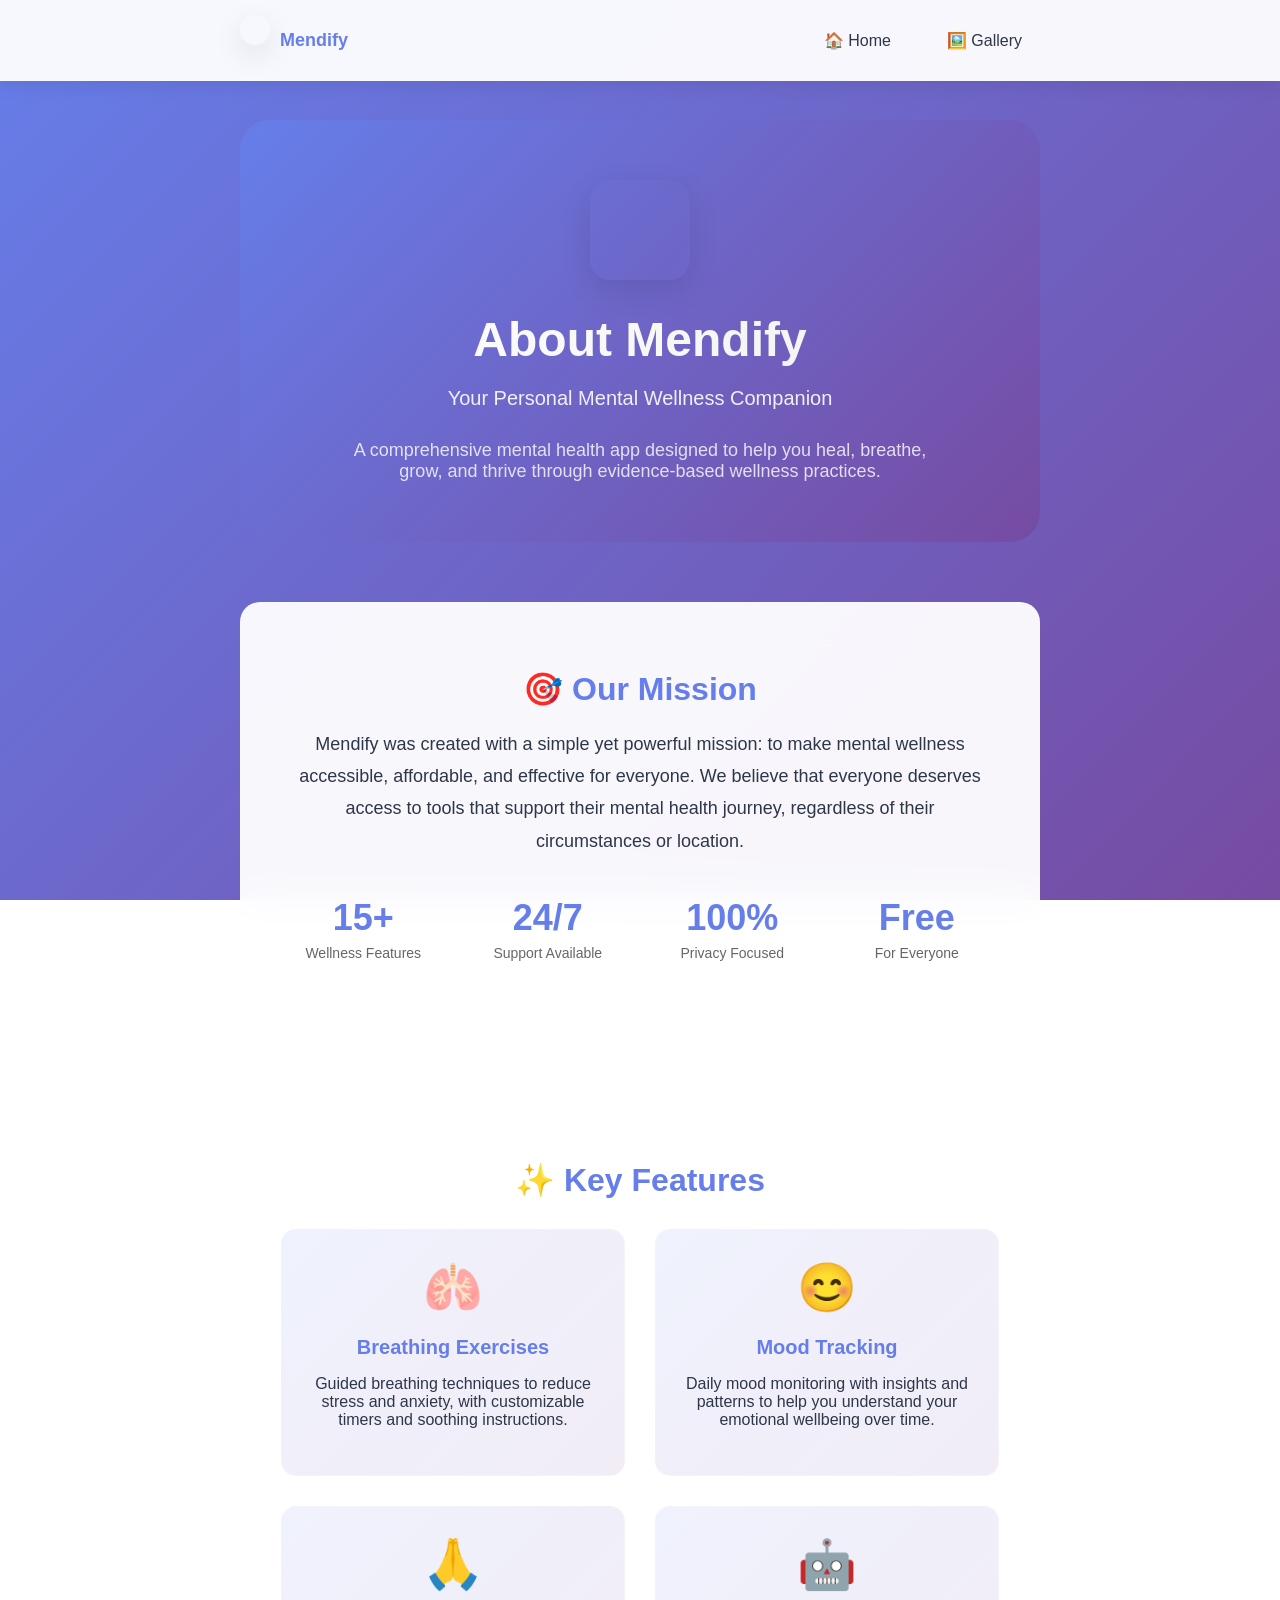
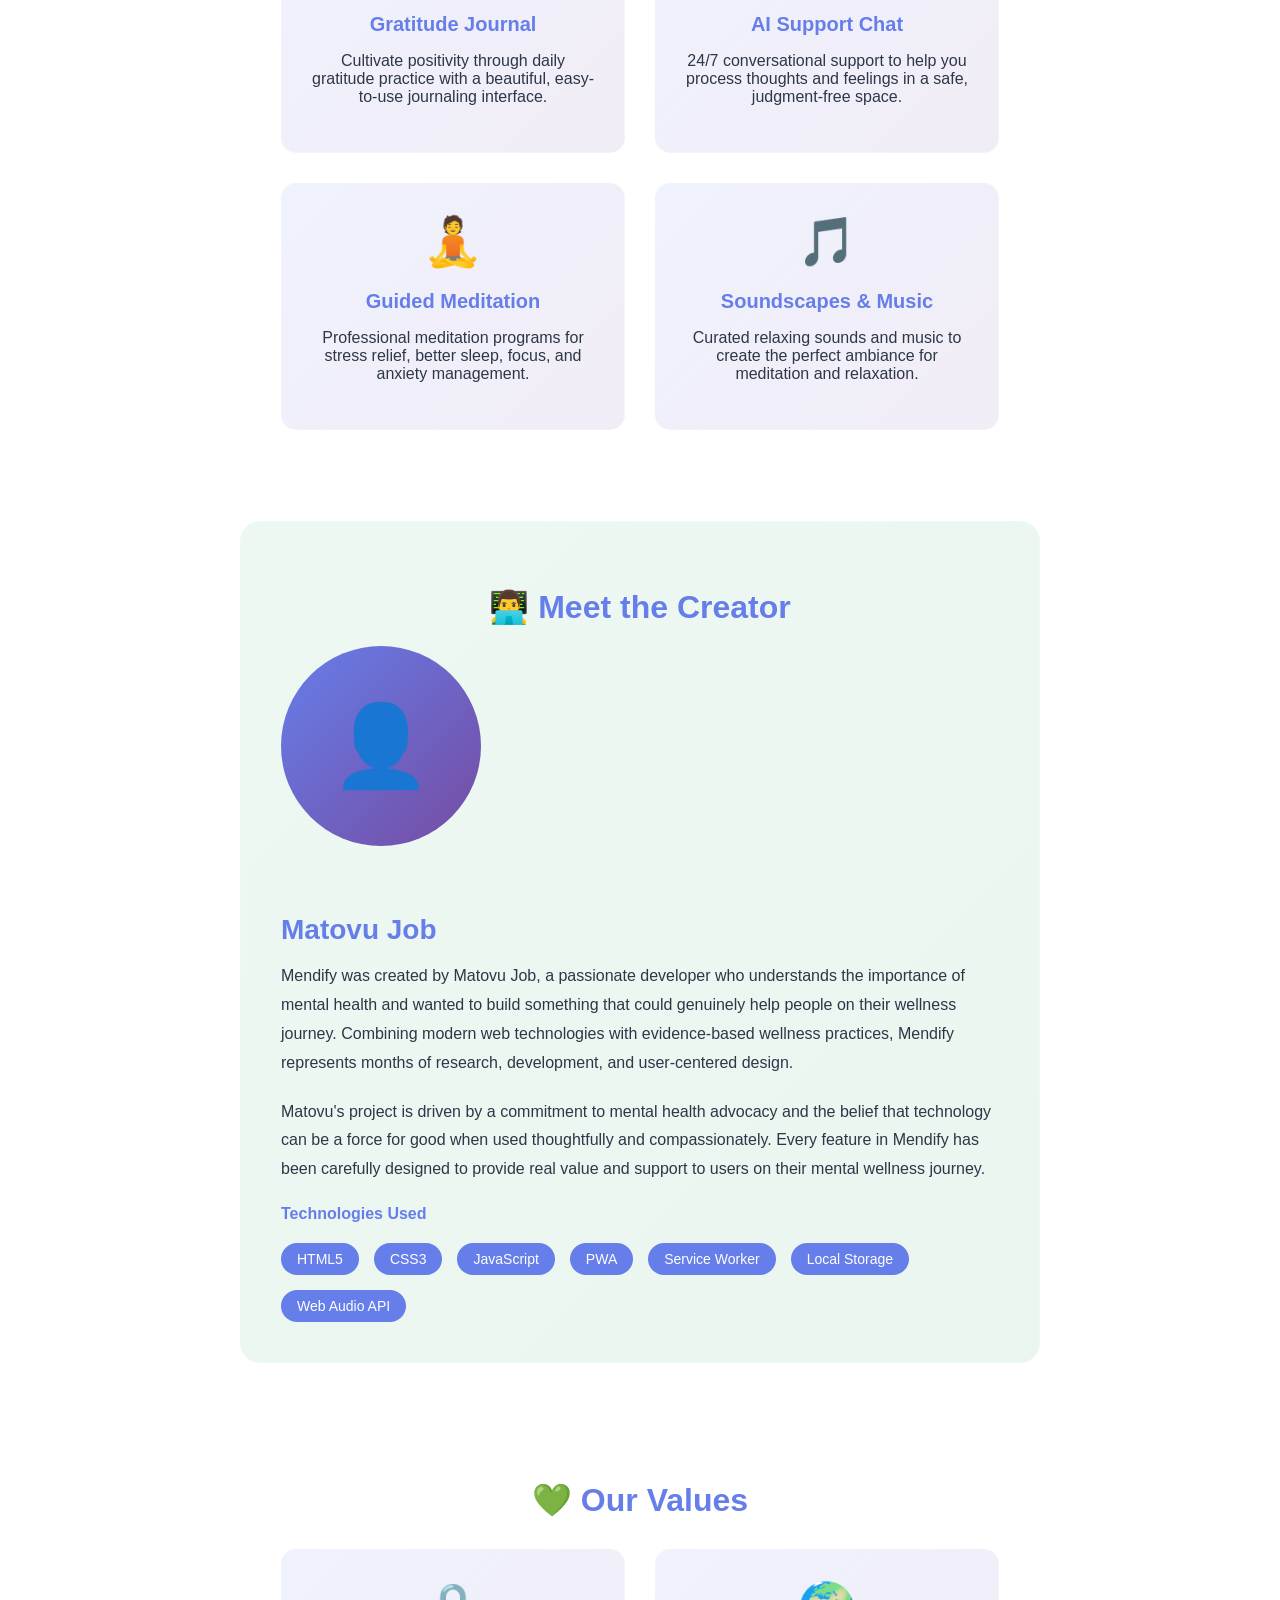
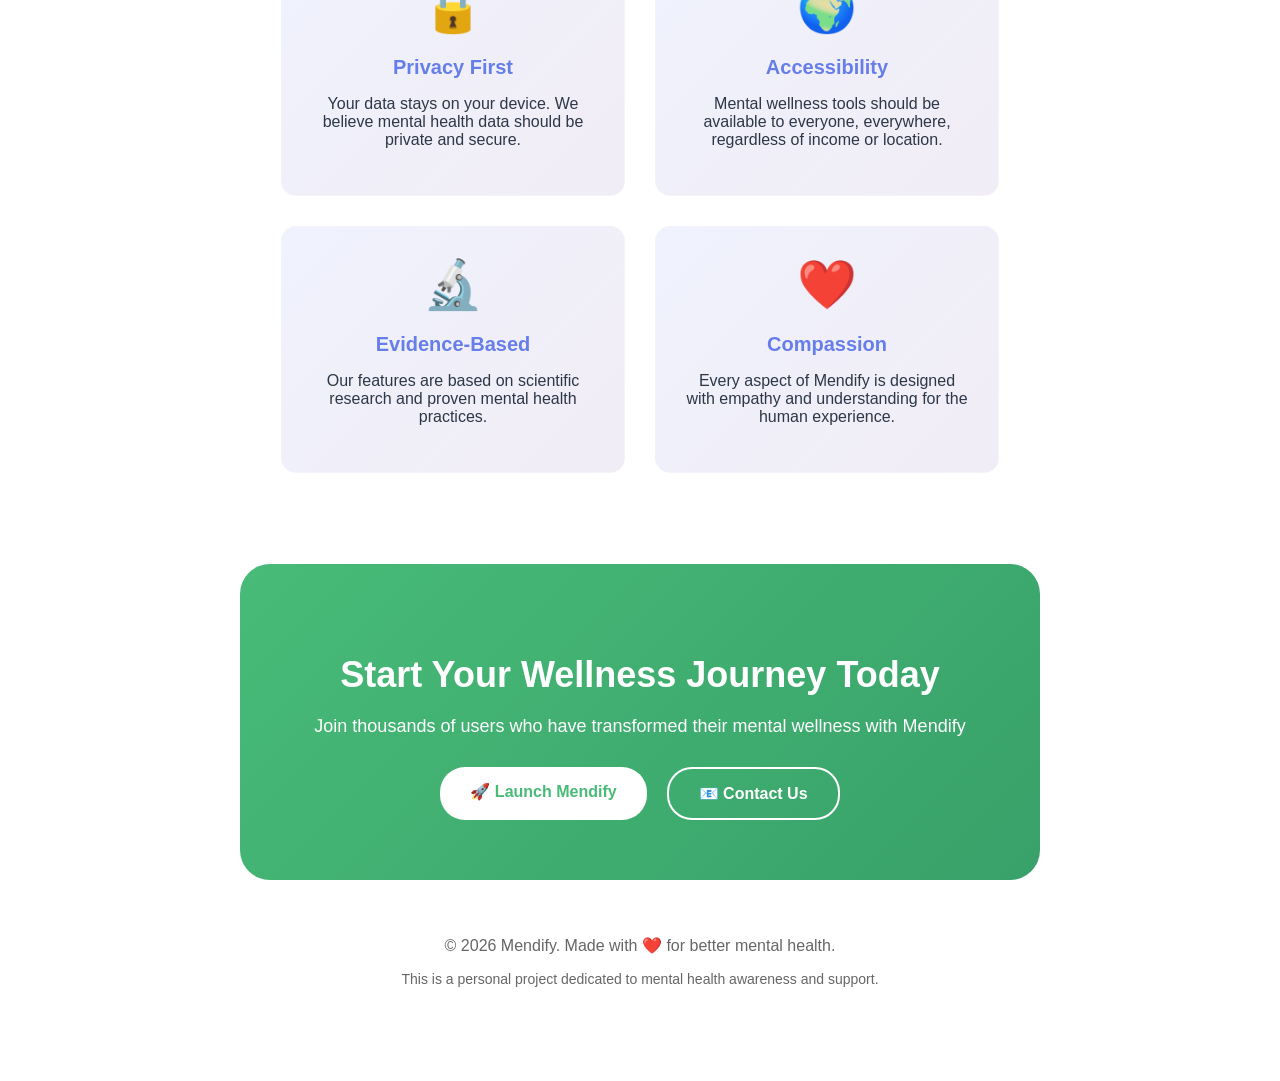
==== about.html @ 552f31db "Initial commit via Netlify" ====
<!DOCTYPE html>
<html lang="en">
<head>
    <meta charset="UTF-8">
    <meta name="viewport" content="width=device-width, initial-scale=1.0">
    <meta name="description" content="About Mendify - Your personal mental wellness companion. Learn about our mission, features, and the creator behind this innovative mental health app.">
    <meta name="keywords" content="mental health, wellness app, about mendify, creator, mission, mental wellness">
    <title>About Mendify - Your Mental Wellness Companion</title>
    <link rel="icon" type="image/png" href="pictures/MENDIFY LOGO.png">
    <link rel="stylesheet" href="mendify.css">
    <script>
        const urlsToCache = [
          './MENDIFY.HTML',
          './about.html',
          './gallery.html',
          './mendify.css',
          './mendify.js',
          './mendify-enhanced.js',
          './manifest.json',
          './pictures/MENDIFY LOGO.png',
          './pictures/hands.jpg',
          './pictures/vladislav-klapin-SymZoeE8quA-unsplash.jpg',
          'https://fonts.googleapis.com/css2?family=Inter:wght@400;500;600;700&display=swap'
        ];
    </script>
    <style>
        .about-container {
            max-width: 800px;
            margin: 0 auto;
            padding: 40px 20px;
        }
        
        .hero-section {
            text-align: center;
            margin-bottom: 60px;
            padding: 60px 20px;
            background: linear-gradient(135deg, var(--accent), var(--secondary));
            border-radius: 30px;
            color: white;
        }
        
        .hero-title {
            font-size: 48px;
            font-weight: 700;
            margin-bottom: 20px;
            background: linear-gradient(135deg, #ffffff, #f0f0f0);
            -webkit-background-clip: text;
            -webkit-text-fill-color: transparent;
            background-clip: text;
        }
        
        .hero-subtitle {
            font-size: 20px;
            opacity: 0.9;
            margin-bottom: 30px;
        }
        
        .section {
            margin-bottom: 50px;
            padding: 40px;
            background: rgba(255, 255, 255, 0.95);
            border-radius: 20px;
            backdrop-filter: blur(20px);
            border: 1px solid var(--border);
        }
        
        .section h2 {
            color: var(--accent);
            font-size: 32px;
            margin-bottom: 20px;
            text-align: center;
        }
        
        .feature-grid {
            display: grid;
            grid-template-columns: repeat(auto-fit, minmax(250px, 1fr));
            gap: 30px;
            margin-top: 30px;
        }
        
        .feature-card {
            background: linear-gradient(135deg, rgba(102, 126, 234, 0.1), rgba(118, 75, 162, 0.1));
            padding: 30px;
            border-radius: 15px;
            text-align: center;
            border: 1px solid var(--border);
            transition: all 0.3s ease;
        }
        
        .feature-card:hover {
            transform: translateY(-5px);
            box-shadow: 0 15px 40px rgba(102, 126, 234, 0.2);
        }
        
        .feature-icon {
            font-size: 48px;
            margin-bottom: 15px;
            display: block;
        }
        
        .feature-title {
            font-size: 20px;
            font-weight: 600;
            color: var(--accent);
            margin-bottom: 10px;
        }
        
        .creator-section {
            background: linear-gradient(135deg, rgba(72, 187, 120, 0.1), rgba(56, 161, 105, 0.1));
        }
        
        .creator-content {
            display: flex;
            align-items: center;
            gap: 40px;
            flex-wrap: wrap;
        }
        
        .creator-image {
            width: 200px;
            height: 200px;
            border-radius: 50%;
            background: linear-gradient(135deg, var(--accent), var(--secondary));
            display: flex;
            align-items: center;
            justify-content: center;
            font-size: 80px;
            color: white;
            flex-shrink: 0;
        }
        
        .creator-info h3 {
            color: var(--accent);
            font-size: 28px;
            margin-bottom: 10px;
        }
        
        .creator-bio {
            line-height: 1.8;
            color: var(--text);
            margin-bottom: 20px;
        }
        
        .stats-row {
            display: flex;
            justify-content: space-around;
            margin: 40px 0;
            flex-wrap: wrap;
            gap: 20px;
        }
        
        .stat-item {
            text-align: center;
            flex: 1;
            min-width: 150px;
        }
        
        .stat-number {
            font-size: 36px;
            font-weight: 700;
            color: var(--accent);
            display: block;
            margin-bottom: 5px;
        }
        
        .stat-label {
            color: #666;
            font-size: 14px;
        }
        
        .tech-stack {
            display: flex;
            gap: 15px;
            flex-wrap: wrap;
            margin-top: 20px;
        }
        
        .tech-badge {
            background: var(--accent);
            color: white;
            padding: 8px 16px;
            border-radius: 20px;
            font-size: 14px;
            font-weight: 500;
        }
        
        .cta-section {
            text-align: center;
            padding: 60px 20px;
            background: linear-gradient(135deg, var(--success), #38a169);
            border-radius: 30px;
            color: white;
        }
        
        .cta-title {
            font-size: 36px;
            margin-bottom: 20px;
        }
        
        .cta-buttons {
            display: flex;
            gap: 20px;
            justify-content: center;
            flex-wrap: wrap;
            margin-top: 30px;
        }
        
        .cta-btn {
            padding: 15px 30px;
            border: none;
            border-radius: 25px;
            font-size: 16px;
            font-weight: 600;
            cursor: pointer;
            transition: all 0.3s ease;
            text-decoration: none;
            display: inline-block;
        }
        
        .cta-btn-primary {
            background: white;
            color: var(--success);
        }
        
        .cta-btn-secondary {
            background: transparent;
            color: white;
            border: 2px solid white;
        }
        
        .cta-btn:hover {
            transform: translateY(-3px);
            box-shadow: 0 10px 30px rgba(0, 0, 0, 0.2);
        }
        
        @media (max-width: 768px) {
            .hero-title {
                font-size: 32px;
            }
            
            .creator-content {
                flex-direction: column;
                text-align: center;
            }
            
            .creator-image {
                margin: 0 auto;
            }
            
            .section {
                padding: 30px 20px;
            }
        }

        /* Navigation Bar Styles */
        .nav-bar {
            position: fixed;
            top: 0;
            left: 0;
            right: 0;
            background: rgba(255, 255, 255, 0.95);
            backdrop-filter: blur(20px);
            border-bottom: 1px solid var(--border);
            z-index: 1000;
            box-shadow: 0 2px 20px rgba(0, 0, 0, 0.1);
        }

        .nav-container {
            max-width: 800px;
            margin: 0 auto;
            display: flex;
            justify-content: space-between;
            align-items: center;
            padding: 15px 20px;
        }

        .nav-logo {
            display: flex;
            align-items: center;
            gap: 10px;
            font-size: 18px;
            font-weight: 700;
        }

        .nav-menu {
            display: flex;
            gap: 20px;
            align-items: center;
        }

        .nav-link {
            text-decoration: none;
            color: var(--text);
            font-weight: 500;
            padding: 8px 16px;
            border-radius: 20px;
            transition: all 0.3s ease;
            border: 2px solid transparent;
        }

        .nav-link:hover {
            background: var(--accent);
            color: white;
            transform: translateY(-2px);
        }

        .nav-link.active {
            background: var(--accent);
            color: white;
            border-color: var(--accent);
        }

        /* Adjust main content for fixed nav */
        .about-container {
            margin-top: 80px;
        }

        @media (max-width: 768px) {
            .nav-container {
                padding: 10px 15px;
            }

            .nav-menu {
                gap: 10px;
            }

            .nav-link {
                padding: 6px 12px;
                font-size: 14px;
            }

            .about-container {
                margin-top: 70px;
            }
        }
    </style>
</head>
<body>
    <!-- Navigation Bar -->
    <nav class="nav-bar">
        <div class="nav-container">
            <div class="nav-logo">
                <div class="logo" style="width: 30px; height: 30px;"></div>
                <span style="font-weight: 600; color: var(--accent);">Mendify</span>
            </div>
            <div class="nav-menu">
                <a href="MENDIFY.HTML" class="nav-link">🏠 Home</a>
                <a href="gallery.html" class="nav-link">🖼️ Gallery</a>
            </div>
        </div>
    </nav>

    <div class="about-container">
        <!-- Hero Section -->
        <div class="hero-section">
            <div class="logo" style="width: 100px; height: 100px; margin: 0 auto 30px;"></div>
            <h1 class="hero-title">About Mendify</h1>
            <p class="hero-subtitle">Your Personal Mental Wellness Companion</p>
            <p style="font-size: 18px; opacity: 0.8; max-width: 600px; margin: 0 auto;">
                A comprehensive mental health app designed to help you heal, breathe, grow, and thrive through evidence-based wellness practices.
            </p>
        </div>

        <!-- Mission Section -->
        <div class="section">
            <h2>🎯 Our Mission</h2>
            <p style="font-size: 18px; line-height: 1.8; text-align: center; max-width: 700px; margin: 0 auto;">
                Mendify was created with a simple yet powerful mission: to make mental wellness accessible, 
                affordable, and effective for everyone. We believe that everyone deserves access to tools 
                that support their mental health journey, regardless of their circumstances or location.
            </p>
            
            <div class="stats-row">
                <div class="stat-item">
                    <span class="stat-number">15+</span>
                    <span class="stat-label">Wellness Features</span>
                </div>
                <div class="stat-item">
                    <span class="stat-number">24/7</span>
                    <span class="stat-label">Support Available</span>
                </div>
                <div class="stat-item">
                    <span class="stat-number">100%</span>
                    <span class="stat-label">Privacy Focused</span>
                </div>
                <div class="stat-item">
                    <span class="stat-number">Free</span>
                    <span class="stat-label">For Everyone</span>
                </div>
            </div>
        </div>

        <!-- Features Section -->
        <div class="section">
            <h2>✨ Key Features</h2>
            <div class="feature-grid">
                <div class="feature-card">
                    <span class="feature-icon">🫁</span>
                    <h3 class="feature-title">Breathing Exercises</h3>
                    <p>Guided breathing techniques to reduce stress and anxiety, with customizable timers and soothing instructions.</p>
                </div>
                
                <div class="feature-card">
                    <span class="feature-icon">😊</span>
                    <h3 class="feature-title">Mood Tracking</h3>
                    <p>Daily mood monitoring with insights and patterns to help you understand your emotional wellbeing over time.</p>
                </div>
                
                <div class="feature-card">
                    <span class="feature-icon">🙏</span>
                    <h3 class="feature-title">Gratitude Journal</h3>
                    <p>Cultivate positivity through daily gratitude practice with a beautiful, easy-to-use journaling interface.</p>
                </div>
                
                <div class="feature-card">
                    <span class="feature-icon">🤖</span>
                    <h3 class="feature-title">AI Support Chat</h3>
                    <p>24/7 conversational support to help you process thoughts and feelings in a safe, judgment-free space.</p>
                </div>
                
                <div class="feature-card">
                    <span class="feature-icon">🧘</span>
                    <h3 class="feature-title">Guided Meditation</h3>
                    <p>Professional meditation programs for stress relief, better sleep, focus, and anxiety management.</p>
                </div>
                
                <div class="feature-card">
                    <span class="feature-icon">🎵</span>
                    <h3 class="feature-title">Soundscapes & Music</h3>
                    <p>Curated relaxing sounds and music to create the perfect ambiance for meditation and relaxation.</p>
                </div>
            </div>
        </div>

        <!-- Creator Section -->
        <div class="section creator-section">
            <h2>👨‍💻 Meet the Creator</h2>
            <div class="creator-content">
                <div class="creator-image">👤</div>
                <div class="creator-info">
                    <h3>Matovu Job</h3>
                    <p class="creator-bio">
                        Mendify was created by Matovu Job, a passionate developer who understands the importance of mental health 
                        and wanted to build something that could genuinely help people on their wellness journey. 
                        Combining modern web technologies with evidence-based wellness practices, Mendify represents 
                        months of research, development, and user-centered design.
                    </p>
                    <p class="creator-bio">
                        Matovu's project is driven by a commitment to mental health advocacy and the belief that technology 
                        can be a force for good when used thoughtfully and compassionately. Every feature in Mendify 
                        has been carefully designed to provide real value and support to users on their mental wellness journey.
                    </p>
                    
                    <div>
                        <h4 style="color: var(--accent); margin-bottom: 15px;">Technologies Used</h4>
                        <div class="tech-stack">
                            <span class="tech-badge">HTML5</span>
                            <span class="tech-badge">CSS3</span>
                            <span class="tech-badge">JavaScript</span>
                            <span class="tech-badge">PWA</span>
                            <span class="tech-badge">Service Worker</span>
                            <span class="tech-badge">Local Storage</span>
                            <span class="tech-badge">Web Audio API</span>
                        </div>
                    </div>
                </div>
            </div>
        </div>

        <!-- Values Section -->
        <div class="section">
            <h2>💚 Our Values</h2>
            <div class="feature-grid">
                <div class="feature-card">
                    <span class="feature-icon">🔒</span>
                    <h3 class="feature-title">Privacy First</h3>
                    <p>Your data stays on your device. We believe mental health data should be private and secure.</p>
                </div>
                
                <div class="feature-card">
                    <span class="feature-icon">🌍</span>
                    <h3 class="feature-title">Accessibility</h3>
                    <p>Mental wellness tools should be available to everyone, everywhere, regardless of income or location.</p>
                </div>
                
                <div class="feature-card">
                    <span class="feature-icon">🔬</span>
                    <h3 class="feature-title">Evidence-Based</h3>
                    <p>Our features are based on scientific research and proven mental health practices.</p>
                </div>
                
                <div class="feature-card">
                    <span class="feature-icon">❤️</span>
                    <h3 class="feature-title">Compassion</h3>
                    <p>Every aspect of Mendify is designed with empathy and understanding for the human experience.</p>
                </div>
            </div>
        </div>

        <!-- Call to Action -->
        <div class="cta-section">
            <h2 class="cta-title">Start Your Wellness Journey Today</h2>
            <p style="font-size: 18px; margin-bottom: 30px;">
                Join thousands of users who have transformed their mental wellness with Mendify
            </p>
            <div class="cta-buttons">
                <a href="MENDIFY.HTML" class="cta-btn cta-btn-primary">🚀 Launch Mendify</a>
                <a href="mailto:support@mendify.app" class="cta-btn cta-btn-secondary">📧 Contact Us</a>
            </div>
        </div>

        <!-- Footer -->
        <div style="text-align: center; padding: 40px 20px; color: #666;">
            <p>&copy; 2026 Mendify. Made with ❤️ for better mental health.</p>
            <p style="margin-top: 10px; font-size: 14px;">
                This is a personal project dedicated to mental health awareness and support.
            </p>
        </div>
    </div>

    <script>
        // Add smooth scrolling and interactive elements
        document.addEventListener('DOMContentLoaded', function() {
            // Add entrance animations
            const observer = new IntersectionObserver((entries) => {
                entries.forEach(entry => {
                    if (entry.isIntersecting) {
                        entry.target.style.animation = 'fadeIn 0.6s ease forwards';
                    }
                });
            });
            
            document.querySelectorAll('.section, .feature-card').forEach(el => {
                observer.observe(el);
            });
            
            // Add hover effects to cards
            document.querySelectorAll('.feature-card').forEach(card => {
                card.addEventListener('mouseenter', function() {
                    this.style.transform = 'translateY(-8px) scale(1.02)';
                });
                
                card.addEventListener('mouseleave', function() {
                    this.style.transform = 'translateY(0) scale(1)';
                });
            });
        });
    </script>
</body>
</html>
---- mendify.css ----
:root {
    --bg: linear-gradient(135deg, #667eea 0%, #764ba2 100%);
    --card: rgba(255, 255, 255, 0.95);
    --text: #2d3748;
    --border: rgba(255, 255, 255, 0.2);
    --accent: #667eea;
    --secondary: #764ba2;
    --success: #48bb78;
    --warning: #ed8936;
    --danger: #e53e3e;
    --glass: rgba(255, 255, 255, 0.1);
}

/* Dark Theme Variables */
[data-theme="dark"] {
    --bg: linear-gradient(135deg, #1a202c 0%, #2d3748 100%);
    --card: rgba(26, 32, 44, 0.95);
    --text: #e2e8f0;
    --border: rgba(255, 255, 255, 0.1);
    --accent: #63b3ed;
    --secondary: #4299e1;
    --success: #48bb78;
    --warning: #ed8936;
    --danger: #e53e3e;
    --glass: rgba(0, 0, 0, 0.2);
}

body {
    font-family: 'Inter', 'Segoe UI', sans-serif;
    background: var(--bg);
    background-attachment: fixed;
    color: var(--text);
    display: flex;
    justify-content: center;
    align-items: center;
    min-height: 100vh;
    margin: 0;
    overflow-x: hidden;
    transition: background 0.3s ease, color 0.3s ease;
}

body::before {
    content: '';
    position: fixed;
    top: 0;
    left: 0;
    width: 100%;
    height: 100%;
    background: url('pictures/vladislav-klapin-SymZoeE8quA-unsplash.jpg') center/cover no-repeat;
    opacity: 0.1;
    z-index: -1;
}

.container {
    width: 90%;
    max-width: 500px;
    padding: 40px;
    background: var(--card);
    border-radius: 30px;
    backdrop-filter: blur(20px);
    box-shadow: 0 25px 60px rgba(0, 0, 0, 0.15),
                0 0 0 1px var(--border);
    text-align: center;
    position: relative;
    border: 1px solid var(--border);
    animation: slideIn 0.6s ease-out;
    transition: background 0.3s ease, border-color 0.3s ease, box-shadow 0.3s ease;
}

@keyframes slideIn {
    from {
        opacity: 0;
        transform: translateY(30px) scale(0.95);
    }
    to {
        opacity: 1;
        transform: translateY(0) scale(1);
    }
}

.screen {
    display: none;
    animation: fadeIn 0.4s ease;
}

.active {
    display: block;
}

@keyframes fadeIn {
    from { opacity: 0; transform: translateY(10px); }
    to { opacity: 1; transform: translateY(0); }
}

.logo {
    width: 80px;
    height: 80px;
    margin: 0 auto 20px;
    background: url('pictures/MENDIFY LOGO.png') center/contain no-repeat;
    border-radius: 20px;
    box-shadow: 0 10px 30px rgba(0, 0, 0, 0.1);
}

.btn {
    width: 100%;
    padding: 18px;
    margin: 12px 0;
    border: none;
    border-radius: 15px;
    cursor: pointer;
    background: linear-gradient(135deg, var(--accent), var(--secondary));
    color: white;
    font-weight: 600;
    font-size: 16px;
    transition: all 0.3s ease;
    box-shadow: 0 4px 15px rgba(102, 126, 234, 0.3);
    position: relative;
    overflow: hidden;
    -webkit-tap-highlight-color: transparent;
    user-select: none;
    -webkit-user-select: none;
}

.btn::before {
    content: '';
    position: absolute;
    top: 0;
    left: -100%;
    width: 100%;
    height: 100%;
    background: linear-gradient(90deg, transparent, rgba(255, 255, 255, 0.2), transparent);
    transition: left 0.5s;
}

.btn:hover::before {
    left: 100%;
}

.btn:hover {
    transform: translateY(-3px);
    box-shadow: 0 8px 25px rgba(102, 126, 234, 0.4);
}

.btn:active {
    transform: translateY(-1px);
}

.btn-breathing {
    background: linear-gradient(135deg, #48bb78, #38a169);
    box-shadow: 0 4px 15px rgba(72, 187, 120, 0.3);
}

.btn-vent {
    background: linear-gradient(135deg, #ed8936, #dd6b20);
    box-shadow: 0 4px 15px rgba(237, 137, 54, 0.3);
}

.btn-gratitude {
    background: linear-gradient(135deg, #9f7aea, #805ad5);
    box-shadow: 0 4px 15px rgba(159, 122, 234, 0.3);
}

.btn-success {
    background: linear-gradient(135deg, #48bb78, #38a169);
    box-shadow: 0 4px 15px rgba(72, 187, 120, 0.3);
}

.btn-positive {
    background: linear-gradient(135deg, #f59e0b, #d97706);
    box-shadow: 0 4px 15px rgba(245, 158, 11, 0.3);
}

input, textarea {
    width: 100%;
    padding: 15px;
    border-radius: 12px;
    border: 2px solid var(--border);
    background: rgba(255, 255, 255, 0.8);
    color: var(--text);
    margin-bottom: 15px;
    font-size: 16px;
    transition: all 0.3s ease;
    backdrop-filter: blur(10px);
}

input:focus, textarea:focus {
    outline: none;
    border-color: var(--accent);
    box-shadow: 0 0 0 3px rgba(102, 126, 234, 0.1);
    background: rgba(255, 255, 255, 0.95);
}

#chat-box {
    height: 200px;
    overflow: auto;
    text-align: left;
    background: rgba(255, 255, 255, 0.8);
    padding: 15px;
    border-radius: 12px;
    margin-bottom: 15px;
    border: 2px solid var(--border);
    backdrop-filter: blur(10px);
}

#chat-box::-webkit-scrollbar {
    width: 6px;
}

#chat-box::-webkit-scrollbar-track {
    background: rgba(255, 255, 255, 0.1);
    border-radius: 3px;
}

#chat-box::-webkit-scrollbar-thumb {
    background: var(--accent);
    border-radius: 3px;
}

.streak-badge {
    display: inline-block;
    background: linear-gradient(135deg, #fbbf24, #f59e0b);
    color: white;
    padding: 8px 16px;
    border-radius: 20px;
    font-weight: 600;
    margin-bottom: 20px;
    box-shadow: 0 4px 15px rgba(251, 191, 36, 0.3);
}

.welcome-text {
    font-size: 24px;
    font-weight: 700;
    margin-bottom: 10px;
    background: linear-gradient(135deg, var(--accent), var(--secondary));
    -webkit-background-clip: text;
    -webkit-text-fill-color: transparent;
    background-clip: text;
}

.screen h2, .screen h3 {
    margin-bottom: 20px;
    font-weight: 600;
}

.breathing-icon {
    font-size: 48px;
    margin: 20px 0;
    animation: breathe 4s infinite ease-in-out;
}

@keyframes breathe {
    0%, 100% { transform: scale(1); }
    50% { transform: scale(1.1); }
}

.mood-tracker {
    display: flex;
    justify-content: space-around;
    margin: 20px 0;
}

.mood-btn {
    width: 60px;
    height: 60px;
    border-radius: 50%;
    border: 3px solid var(--border);
    background: rgba(255, 255, 255, 0.8);
    cursor: pointer;
    transition: all 0.3s ease;
    display: flex;
    align-items: center;
    justify-content: center;
    font-size: 24px;
}

.mood-btn:hover {
    transform: scale(1.1);
    box-shadow: 0 5px 15px rgba(0, 0, 0, 0.2);
}

.mood-btn.selected {
    border-color: var(--accent);
    background: var(--accent);
    color: white;
}

.affirmation-card {
    background: linear-gradient(135deg, #f093fb 0%, #f5576c 100%);
    color: white;
    padding: 25px;
    border-radius: 15px;
    margin: 20px 0;
    box-shadow: 0 10px 30px rgba(245, 87, 108, 0.3);
}

.timer-circle {
    width: 150px;
    height: 150px;
    border-radius: 50%;
    border: 8px solid var(--border);
    margin: 20px auto;
    position: relative;
    display: flex;
    align-items: center;
    justify-content: center;
    font-size: 32px;
    font-weight: bold;
    background: conic-gradient(var(--accent) 0deg, var(--border) 0deg);
    transition: background 1s linear;
}

.timer-circle.active {
    animation: timerPulse 2s infinite;
}

@keyframes timerPulse {
    0%, 100% { transform: scale(1); }
    50% { transform: scale(1.05); }
}

.progress-ring {
    width: 120px;
    height: 120px;
    margin: 20px auto;
}

.progress-ring circle {
    stroke: var(--accent);
    stroke-width: 8;
    fill: transparent;
    stroke-linecap: round;
    transition: stroke-dasharray 0.3s ease;
}

.progress-ring circle.bg {
    stroke: var(--border);
}

.stats-grid {
    display: grid;
    grid-template-columns: 1fr 1fr;
    gap: 15px;
    margin: 20px 0;
}

.stat-card {
    background: rgba(255, 255, 255, 0.8);
    padding: 20px;
    border-radius: 12px;
    text-align: center;
    backdrop-filter: blur(10px);
    border: 1px solid var(--border);
}

.stat-number {
    font-size: 28px;
    font-weight: bold;
    color: var(--accent);
    margin-bottom: 5px;
}

.stat-label {
    font-size: 14px;
    color: #666;
}

.sound-grid {
    display: grid;
    grid-template-columns: 1fr 1fr;
    gap: 10px;
    margin: 20px 0;
}

.sound-btn {
    padding: 15px;
    border-radius: 12px;
    border: 2px solid var(--border);
    background: rgba(255, 255, 255, 0.8);
    cursor: pointer;
    transition: all 0.3s ease;
    display: flex;
    align-items: center;
    justify-content: center;
    gap: 8px;
}

.sound-btn:hover {
    background: var(--accent);
    color: white;
    transform: translateY(-2px);
}

.sound-btn.active {
    background: var(--accent);
    color: white;
    border-color: var(--accent);
}

.goal-item {
    background: rgba(255, 255, 255, 0.8);
    padding: 15px;
    border-radius: 10px;
    margin: 10px 0;
    display: flex;
    align-items: center;
    gap: 10px;
    backdrop-filter: blur(10px);
    border: 1px solid var(--border);
}

.goal-item.completed {
    background: rgba(72, 187, 120, 0.1);
    border-color: var(--success);
}

.goal-checkbox {
    width: 20px;
    height: 20px;
    border-radius: 4px;
    border: 2px solid var(--border);
    cursor: pointer;
    display: flex;
    align-items: center;
    justify-content: center;
    font-size: 12px;
}

.goal-item.completed .goal-checkbox {
    background: var(--success);
    border-color: var(--success);
    color: white;
}

.journal-entry {
    background: rgba(255, 255, 255, 0.8);
    padding: 20px;
    border-radius: 12px;
    margin: 15px 0;
    backdrop-filter: blur(10px);
    border: 1px solid var(--border);
}

.journal-date {
    color: var(--accent);
    font-weight: 600;
    margin-bottom: 10px;
}

.journal-content {
    line-height: 1.6;
}

.emergency-contact {
    background: rgba(237, 137, 54, 0.1);
    border: 1px solid var(--warning);
    padding: 15px;
    border-radius: 10px;
    margin: 10px 0;
    display: flex;
    justify-content: space-between;
    align-items: center;
}

.contact-name {
    font-weight: 600;
}

.contact-number {
    color: var(--accent);
    text-decoration: none;
    font-weight: 500;
}

.notification-settings {
    background: rgba(255, 255, 255, 0.8);
    padding: 20px;
    border-radius: 12px;
    margin: 20px 0;
    backdrop-filter: blur(10px);
    border: 1px solid var(--border);
}

.toggle-switch {
    position: relative;
    display: inline-block;
    width: 50px;
    height: 24px;
}

.toggle-switch input {
    opacity: 0;
    width: 0;
    height: 0;
}

.slider {
    position: absolute;
    cursor: pointer;
    top: 0;
    left: 0;
    right: 0;
    bottom: 0;
    background-color: #ccc;
    transition: .4s;
    border-radius: 24px;
}

.slider:before {
    position: absolute;
    content: "";
    height: 18px;
    width: 18px;
    left: 3px;
    bottom: 3px;
    background-color: white;
    transition: .4s;
    border-radius: 50%;
}

input:checked + .slider {
    background-color: var(--accent);
}

input:checked + .slider:before {
    transform: translateX(26px);
}

.sos-btn {
    position: fixed;
    bottom: 30px;
    right: 30px;
    background: linear-gradient(135deg, var(--danger), #c53030);
    color: white;
    border: none;
    padding: 18px;
    border-radius: 50%;
    font-size: 20px;
    cursor: pointer;
    box-shadow: 0 6px 20px rgba(229, 62, 62, 0.4);
    transition: all 0.3s ease;
    z-index: 1000;
}

.sos-btn:hover {
    transform: scale(1.1);
    box-shadow: 0 8px 25px rgba(229, 62, 62, 0.5);
}

.theme-toggle-btn {
    position: fixed;
    top: 30px;
    right: 30px;
    background: linear-gradient(135deg, var(--accent), var(--secondary));
    color: white;
    border: none;
    padding: 18px;
    border-radius: 50%;
    font-size: 20px;
    cursor: pointer;
    box-shadow: 0 6px 20px rgba(102, 126, 234, 0.4);
    transition: all 0.3s ease;
    z-index: 1000;
    width: 60px;
    height: 60px;
    display: flex;
    align-items: center;
    justify-content: center;
}

.theme-toggle-btn:hover {
    transform: scale(1.1);
    box-shadow: 0 8px 25px rgba(102, 126, 234, 0.5);
}

.theme-toggle-btn:active {
    transform: scale(0.95);
}

#sos {
    position: fixed;
    top: 0;
    left: 0;
    width: 100%;
    height: 100%;
    background: rgba(0, 0, 0, 0.8);
    backdrop-filter: blur(10px);
    display: none;
    justify-content: center;
    align-items: center;
    text-align: center;
    z-index: 1001;
    animation: fadeIn 0.3s ease;
}

#sos div {
    background: var(--card);
    padding: 40px;
    border-radius: 20px;
    max-width: 300px;
    box-shadow: 0 20px 60px rgba(0, 0, 0, 0.3);
}

#sos h3 {
    color: var(--danger);
    margin-bottom: 15px;
}

#sos a {
    color: var(--accent);
    text-decoration: none;
    font-weight: 600;
    display: inline-block;
    margin: 10px 0;
    padding: 12px 20px;
    background: rgba(102, 126, 234, 0.1);
    border-radius: 8px;
    transition: all 0.3s ease;
}

#sos a:hover {
    background: var(--accent);
    color: white;
}

@media (max-width: 600px) {
    .container {
        width: 95%;
        padding: 25px 20px;
        margin: 10px;
    }

    .btn {
        padding: 16px;
        font-size: 15px;
        margin: 10px 0;
    }

    .logo {
        width: 60px;
        height: 60px;
    }

    .welcome-text {
        font-size: 20px;
    }

    .mood-btn {
        width: 50px;
        height: 50px;
        font-size: 20px;
    }

    .timer-circle {
        width: 120px;
        height: 120px;
    }

    .sound-grid {
        grid-template-columns: 1fr 1fr;
        gap: 10px;
    }

    .stats-grid {
        grid-template-columns: 1fr 1fr;
        gap: 10px;
    }
}

@media (max-width: 480px) {
    .container {
        width: 98%;
        padding: 20px 15px;
        border-radius: 20px;
    }

    .btn {
        padding: 14px;
        font-size: 14px;
    }

    .screen h2, .screen h3 {
        font-size: 20px;
        margin-bottom: 15px;
    }

    .sound-grid {
        grid-template-columns: 1fr;
    }

    .sos-btn {
        width: 50px;
        height: 50px;
        font-size: 20px;
        bottom: 20px;
        right: 20px;
    }

    .theme-toggle-btn {
        width: 45px;
        height: 45px;
        font-size: 18px;
        top: 20px;
        right: 20px;
    }
}

@media (min-width: 768px) {
    .container {
        max-width: 600px;
        padding: 50px;
    }

    .sound-grid {
        grid-template-columns: repeat(4, 1fr);
    }

    .stats-grid {
        grid-template-columns: repeat(4, 1fr);
    }
}

/* Quote text styling */
#quote-text {
    transition: all 0.3s ease;
}

#quote-text:hover {
    transform: translateY(-2px);
}

/* Loading Spinner */
.loading-spinner {
    display: none;
    width: 40px;
    height: 40px;
    margin: 20px auto;
    border: 4px solid rgba(255, 255, 255, 0.3);
    border-top: 4px solid white;
    border-radius: 50%;
    animation: spin 1s linear infinite;
}

.loading-spinner.active {
    display: block;
}

@keyframes spin {
    0% { transform: rotate(0deg); }
    100% { transform: rotate(360deg); }
}

/* Toast Notifications */
.toast {
    position: fixed;
    bottom: 100px;
    left: 50%;
    transform: translateX(-50%) translateY(100px);
    background: var(--card);
    color: var(--text);
    padding: 15px 20px;
    border-radius: 12px;
    box-shadow: 0 10px 30px rgba(0, 0, 0, 0.3);
    z-index: 1002;
    opacity: 0;
    transition: all 0.3s ease;
    max-width: 90%;
    text-align: center;
    backdrop-filter: blur(10px);
    border: 1px solid var(--border);
}

.toast.show {
    transform: translateX(-50%) translateY(0);
    opacity: 1;
}

.toast.success {
    background: var(--success);
    color: white;
}

.toast.error {
    background: var(--danger);
    color: white;
}

.btn.loading {
    pointer-events: none;
    opacity: 0.7;
}

.btn.loading::after {
    content: '';
    position: absolute;
    width: 20px;
    height: 20px;
    top: 50%;
    left: 50%;
    margin-left: -10px;
    margin-top: -10px;
    border: 2px solid transparent;
    border-top: 2px solid white;
    border-radius: 50%;
    animation: spin 1s linear infinite;
}

/* Focus Visible for Accessibility */
.btn:focus-visible,
input:focus-visible,
textarea:focus-visible {
    outline: 2px solid var(--accent);
    outline-offset: 2px;
}

/* Reduced Motion */
@media (prefers-reduced-motion: reduce) {
    *,
    *::before,
    *::after {
        animation-duration: 0.01ms !important;
        animation-iteration-count: 1 !important;
        transition-duration: 0.01ms !important;
    }
}

/* ============================================
   ENHANCED RESPONSIVE DESIGN
   Phone, Tablet, and Computer Support
   ============================================ */

/* Large Desktop (1200px+) */
@media (min-width: 1200px) {
    .container {
        max-width: 700px;
        padding: 60px;
    }
    
    .screen {
        padding: 40px;
    }
    
    h2 {
        font-size: 36px;
    }
    
    h3 {
        font-size: 28px;
    }
    
    .btn {
        padding: 18px 30px;
        font-size: 18px;
    }
    
    input, textarea, select {
        padding: 16px;
        font-size: 16px;
    }
    
    .stats-grid {
        grid-template-columns: repeat(4, 1fr);
        gap: 25px;
    }
    
    .sound-grid {
        grid-template-columns: repeat(4, 1fr);
    }
    
    .meditation-programs {
        grid-template-columns: repeat(4, 1fr);
    }
}

/* Desktop / Laptop (992px - 1199px) */
@media (min-width: 992px) and (max-width: 1199px) {
    .container {
        max-width: 650px;
        padding: 55px;
    }
    
    .screen {
        padding: 35px;
    }
    
    h2 {
        font-size: 32px;
    }
    
    h3 {
        font-size: 26px;
    }
    
    .btn {
        padding: 16px 26px;
        font-size: 17px;
    }
    
    .stats-grid {
        grid-template-columns: repeat(2, 1fr);
        gap: 20px;
    }
    
    .sound-grid {
        grid-template-columns: repeat(2, 1fr);
    }
    
    .meditation-programs {
        grid-template-columns: repeat(2, 1fr);
    }
}

/* Tablet Landscape (768px - 991px) */
@media (min-width: 768px) and (max-width: 991px) {
    .container {
        max-width: 600px;
        padding: 45px;
    }
    
    .screen {
        padding: 30px;
    }
    
    h2 {
        font-size: 30px;
    }
    
    h3 {
        font-size: 24px;
    }
    
    .btn {
        padding: 14px 22px;
        font-size: 16px;
    }
    
    input, textarea, select {
        padding: 14px;
        font-size: 15px;
    }
    
    .stats-grid {
        grid-template-columns: repeat(2, 1fr);
        gap: 18px;
    }
    
    .sound-grid {
        grid-template-columns: repeat(2, 1fr);
    }
    
    .meditation-programs {
        grid-template-columns: repeat(2, 1fr);
    }
    
    .gallery-grid {
        grid-template-columns: repeat(3, 1fr);
    }
}

/* Tablet Portrait (600px - 767px) */
@media (min-width: 600px) and (max-width: 767px) {
    .container {
        width: 90%;
        padding: 35px 25px;
    }
    
    .screen {
        padding: 25px 20px;
    }
    
    h2 {
        font-size: 26px;
    }
    
    h3 {
        font-size: 22px;
    }
    
    .btn {
        padding: 14px 20px;
        font-size: 15px;
    }
    
    input, textarea, select {
        padding: 12px;
        font-size: 14px;
    }
    
    .stats-grid {
        grid-template-columns: repeat(2, 1fr);
        gap: 15px;
    }
    
    .stat-card {
        padding: 20px;
    }
    
    .stat-number {
        font-size: 32px;
    }
    
    .sound-grid {
        grid-template-columns: repeat(2, 1fr);
        gap: 12px;
    }
    
    .meditation-programs {
        grid-template-columns: repeat(2, 1fr);
        gap: 15px;
    }
    
    .gallery-grid {
        grid-template-columns: repeat(2, 1fr);
        gap: 15px;
    }
    
    .nav-bar {
        padding: 12px 15px;
    }
    
    .nav-menu {
        gap: 12px;
    }
    
    .nav-link {
        padding: 8px 14px;
        font-size: 14px;
    }
}

/* Large Phone (480px - 599px) */
@media (min-width: 480px) and (max-width: 599px) {
    .container {
        width: 95%;
        padding: 25px 20px;
    }
    
    .screen {
        padding: 20px 15px;
    }
    
    h2 {
        font-size: 24px;
    }
    
    h3 {
        font-size: 20px;
    }
    
    p {
        font-size: 14px;
    }
    
    .btn {
        padding: 12px 18px;
        font-size: 14px;
        margin: 6px 0;
        width: 100%;
    }
    
    input, textarea, select {
        padding: 12px;
        font-size: 14px;
        width: 100%;
        box-sizing: border-box;
    }
    
    .logo {
        width: 80px;
        height: 80px;
    }
    
    .streak-badge {
        font-size: 14px;
        padding: 8px 16px;
    }
    
    .mood-tracker {
        display: flex;
        justify-content: space-around;
        flex-wrap: wrap;
    }
    
    .mood-btn {
        font-size: 32px;
        padding: 12px;
    }
    
    .stats-grid {
        grid-template-columns: 1fr;
        gap: 12px;
    }
    
    .stat-card {
        padding: 18px;
    }
    
    .stat-number {
        font-size: 28px;
    }
    
    .stat-label {
        font-size: 14px;
    }
    
    .sound-grid {
        grid-template-columns: 1fr 1fr;
        gap: 10px;
    }
    
    .sound-btn {
        padding: 15px 10px;
        font-size: 13px;
    }
    
    .meditation-programs {
        grid-template-columns: 1fr;
        gap: 12px;
    }
    
    .meditation-card {
        padding: 20px;
    }
    
    .gallery-grid {
        grid-template-columns: 1fr;
        gap: 15px;
    }
    
    .gallery-image {
        height: 200px;
    }
    
    .nav-bar {
        padding: 10px 12px;
    }
    
    .nav-container {
        padding: 10px 12px;
    }
    
    .nav-menu {
        gap: 8px;
    }
    
    .nav-link {
        padding: 6px 10px;
        font-size: 12px;
    }
    
    .nav-logo {
        font-size: 14px;
    }
    
    .timer-circle {
        width: 150px;
        height: 150px;
        font-size: 28px;
    }
    
    .affirmation-card {
        padding: 25px 15px;
    }
    
    .chat-message {
        padding: 12px;
        font-size: 14px;
    }
    
    #chat-box {
        height: 250px;
    }
    
    .emergency-contact {
        flex-direction: column;
        text-align: center;
        gap: 12px;
    }
    
    .cta-section {
        padding: 40px 20px;
    }
    
    .cta-title {
        font-size: 24px;
    }
    
    .cta-buttons {
        flex-direction: column;
        gap: 12px;
    }
    
    .cta-btn {
        padding: 14px 24px;
        font-size: 16px;
    }
}

/* Small Phone (320px - 479px) */
@media (max-width: 479px) {
    .container {
        width: 98%;
        padding: 20px 15px;
    }
    
    .screen {
        padding: 15px 12px;
    }
    
    h2 {
        font-size: 20px;
    }
    
    h3 {
        font-size: 18px;
    }
    
    p {
        font-size: 13px;
    }
    
    .btn {
        padding: 10px 14px;
        font-size: 13px;
        margin: 5px 0;
        width: 100%;
    }
    
    input, textarea, select {
        padding: 10px;
        font-size: 13px;
        width: 100%;
        box-sizing: border-box;
    }
    
    .logo {
        width: 60px;
        height: 60px;
    }
    
    .welcome-text {
        font-size: 18px;
    }
    
    .streak-badge {
        font-size: 12px;
        padding: 6px 12px;
    }
    
    .mood-tracker {
        display: flex;
        justify-content: space-around;
        flex-wrap: wrap;
    }
    
    .mood-btn {
        font-size: 28px;
        padding: 10px;
    }
    
    .stats-grid {
        grid-template-columns: 1fr;
        gap: 10px;
    }
    
    .stat-card {
        padding: 15px;
    }
    
    .stat-number {
        font-size: 24px;
    }
    
    .stat-label {
        font-size: 12px;
    }
    
    .sound-grid {
        grid-template-columns: 1fr 1fr;
        gap: 8px;
    }
    
    .sound-btn {
        padding: 12px 8px;
        font-size: 12px;
    }
    
    .meditation-programs {
        grid-template-columns: 1fr;
        gap: 10px;
    }
    
    .meditation-card {
        padding: 15px;
    }
    
    .meditation-icon {
        font-size: 32px;
    }
    
    .gallery-grid {
        grid-template-columns: 1fr;
        gap: 12px;
    }
    
    .gallery-image {
        height: 180px;
    }
    
    .gallery-caption h3 {
        font-size: 16px;
    }
    
    .gallery-caption p {
        font-size: 13px;
    }
    
    .nav-bar {
        padding: 8px 10px;
    }
    
    .nav-container {
        padding: 8px 10px;
    }
    
    .nav-logo {
        font-size: 12px;
    }
    
    .nav-logo .logo {
        width: 20px;
        height: 20px;
    }
    
    .nav-menu {
        gap: 6px;
    }
    
    .nav-link {
        padding: 5px 8px;
        font-size: 11px;
    }
    
    .timer-circle {
        width: 120px;
        height: 120px;
        font-size: 24px;
    }
    
    .affirmation-card {
        padding: 20px 12px;
    }
    
    .affirmation-card p {
        font-size: 14px;
    }
    
    .chat-message {
        padding: 10px;
        font-size: 13px;
    }
    
    #chat-box {
        height: 200px;
    }
    
    .emergency-contact {
        flex-direction: column;
        text-align: center;
        gap: 10px;
    }
    
    .hero-section {
        padding: 30px 15px;
    }
    
    .hero-title {
        font-size: 28px;
    }
    
    .hero-subtitle {
        font-size: 16px;
    }
    
    .section {
        padding: 25px 15px;
    }
    
    .feature-card {
        padding: 20px 15px;
    }
    
    .feature-icon {
        font-size: 36px;
    }
    
    .feature-title {
        font-size: 18px;
    }
    
    .creator-content {
        flex-direction: column;
        text-align: center;
    }
    
    .creator-image {
        margin: 0 auto 20px;
    }
    
    .tech-stack {
        flex-wrap: wrap;
        justify-content: center;
    }
    
    .tech-badge {
        padding: 6px 12px;
        font-size: 12px;
    }
    
    .cta-section {
        padding: 30px 15px;
    }
    
    .cta-title {
        font-size: 20px;
    }
    
    .cta-buttons {
        flex-direction: column;
        gap: 10px;
    }
    
    .cta-btn {
        padding: 12px 20px;
        font-size: 14px;
    }
    
    .sos-btn {
        width: 50px;
        height: 50px;
        font-size: 24px;
    }
    
    #sos {
        padding: 20px;
    }
    
    #sos h3 {
        font-size: 20px;
    }
    
    .theme-toggle-btn {
        width: 40px;
        height: 40px;
        font-size: 18px;
    }
    
    .toast {
        min-width: 200px;
        font-size: 14px;
        padding: 12px 16px;
    }
    
    #quote-display {
        margin: 20px 0;
    }
    
    #current-quote {
        border-radius: 10px;
    }
    
    #quote-text {
        font-size: 14px;
        padding: 15px;
    }
    
    .timer-controls {
        flex-wrap: wrap;
        justify-content: center;
    }
    
    #pomodoro {
        padding: 15px;
    }
    
    #pomodoro-timer {
        font-size: 24px;
        padding: 15px;
    }
    
    #youtube-player {
        height: 180px;
    }
    
    .notification-settings {
        padding: 15px;
    }
}

/* Touch Device Optimizations */
@media (hover: none) and (pointer: coarse) {
    .btn:hover {
        transform: none;
    }
    
    .btn:active {
        transform: scale(0.98);
    }
    
    .sound-btn:active {
        transform: scale(0.95);
    }
    
    .mood-btn:active {
        transform: scale(0.9);
    }
    
    .meditation-card:active {
        transform: scale(0.98);
    }
    
    .gallery-item:active {
        transform: scale(0.98);
    }
    
    .nav-link:active {
        transform: scale(0.95);
    }
    
    input:focus, textarea:focus, select:focus {
        outline: 2px solid var(--accent);
        outline-offset: 2px;
    }
    
    .btn:focus-visible, 
    .sound-btn:focus-visible,
    .mood-btn:focus-visible {
        outline: 3px solid var(--accent);
        outline-offset: 3px;
    }
}

/* High DPI / Retina Display Optimizations */
@media (-webkit-min-device-pixel-ratio: 2), (min-resolution: 192dpi) {
    .logo {
        image-rendering: -webkit-optimize-contrast;
        image-rendering: crisp-edges;
    }
    
    .breathing-icon {
        -webkit-font-smoothing: antialiased;
    }
}

/* Print Styles */
@media print {
    body {
        background: white;
        color: black;
    }
    
    .btn, .sos-btn, .theme-toggle-btn, #toast {
        display: none;
    }
    
    .container {
        width: 100%;
        max-width: none;
        box-shadow: none;
    }
    
    .screen {
        page-break-inside: avoid;
    }
}

/* Inspirational Quotes Styles */
#quote-display {
    margin: 30px 0;
    animation: fadeIn 0.5s ease;
}

#current-quote {
    max-width: 100%;
    height: auto;
    border-radius: 15px;
    box-shadow: 0 10px 30px rgba(0, 0, 0, 0.2);
    transition: transform 0.3s ease;
}

#current-quote:hover {
    transform: scale(1.02);
}

.quote-navigation {
    display: flex;
    justify-content: center;
    gap: 15px;
    margin: 20px 0;
}

.quote-counter {
    text-align: center;
    margin: 20px 0;
    color: #666;
    font-size: 14px;
}
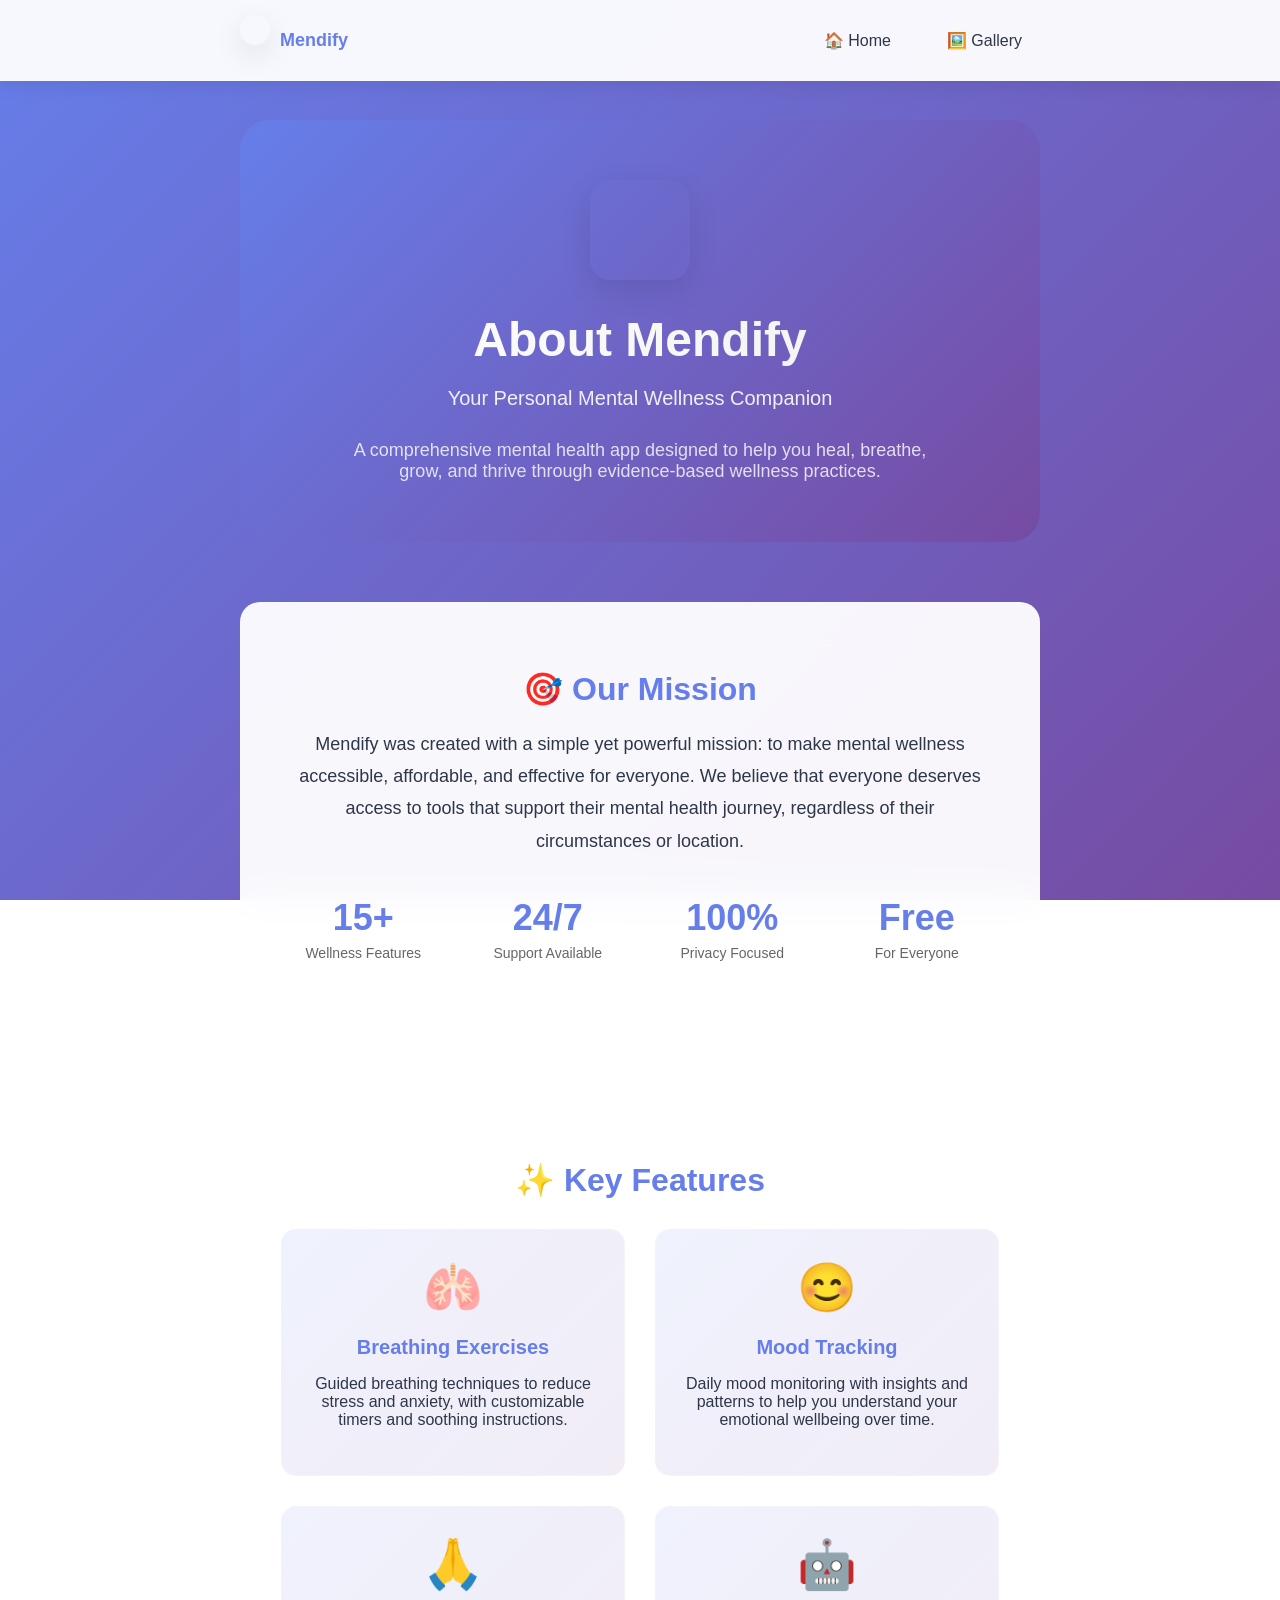
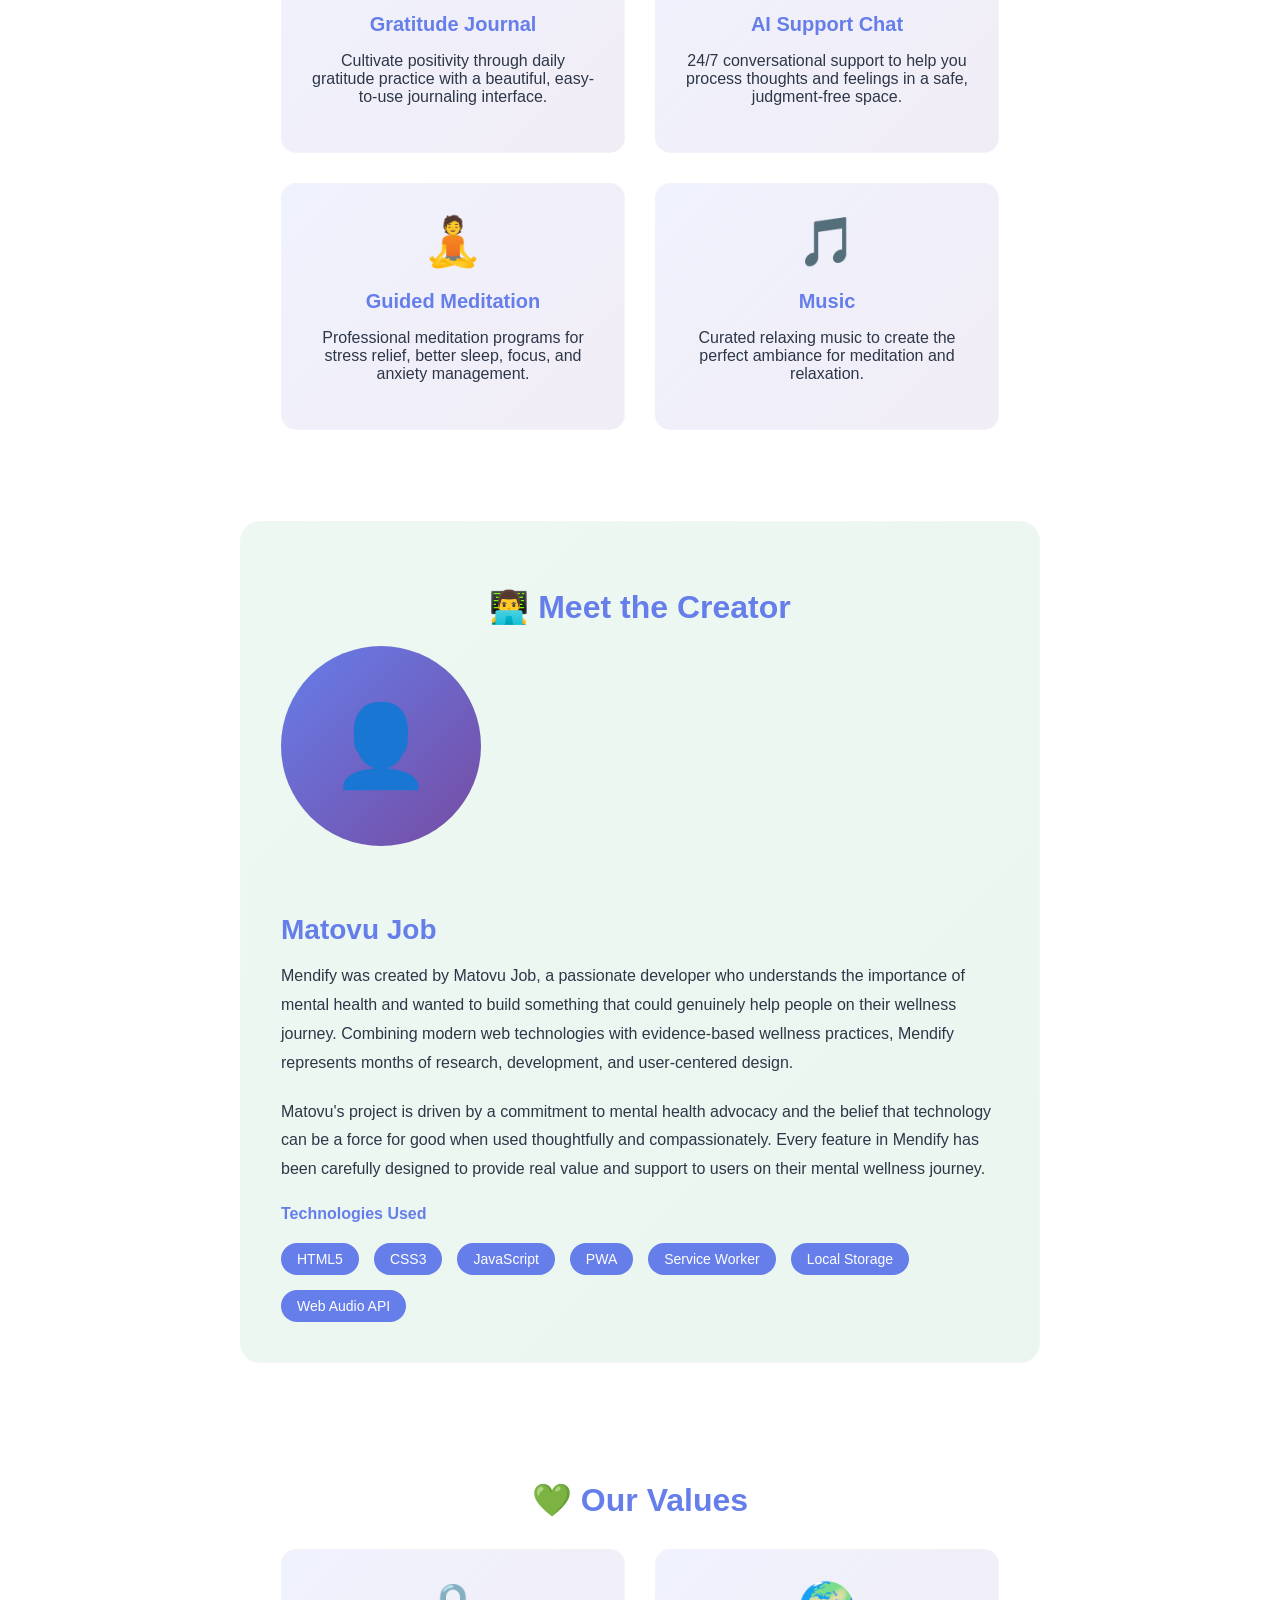
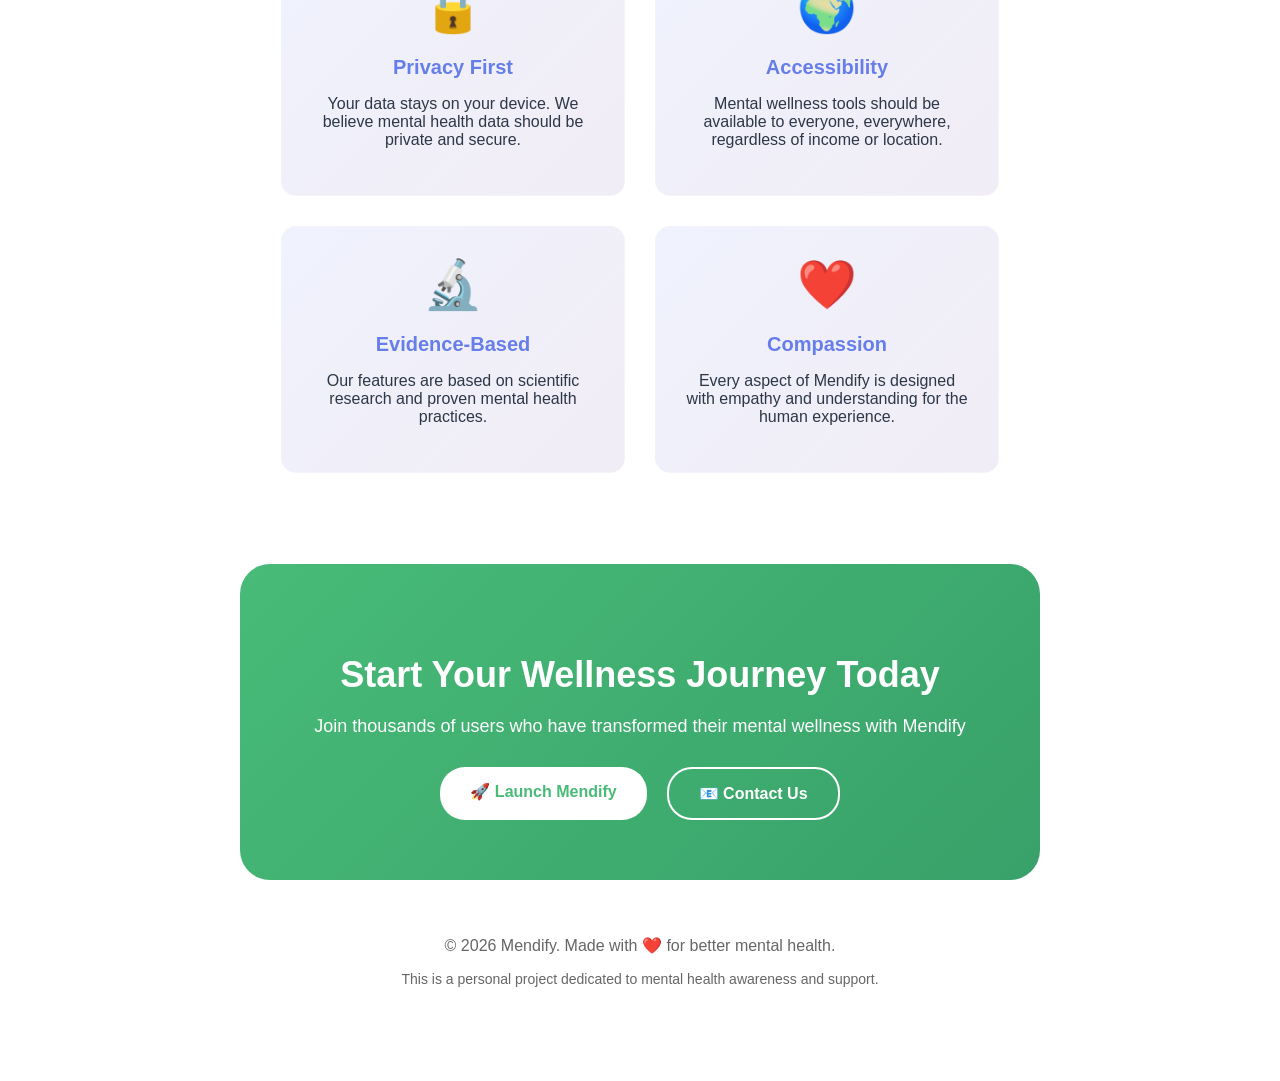
==== commit 6ca9b296: "Add files via upload" ====
--- a/about.html
+++ b/about.html
@@ -10,7 +10,7 @@
     <link rel="stylesheet" href="mendify.css">
     <script>
         const urlsToCache = [
-          './MENDIFY.HTML',
+          './index.html',
           './about.html',
           './gallery.html',
           './mendify.css',
@@ -344,7 +344,7 @@
                 <span style="font-weight: 600; color: var(--accent);">Mendify</span>
             </div>
             <div class="nav-menu">
-                <a href="MENDIFY.HTML" class="nav-link">🏠 Home</a>
+                <a href="index.html" class="nav-link">🏠 Home</a>
                 <a href="gallery.html" class="nav-link">🖼️ Gallery</a>
             </div>
         </div>
@@ -426,8 +426,8 @@
                 
                 <div class="feature-card">
                     <span class="feature-icon">🎵</span>
-                    <h3 class="feature-title">Soundscapes & Music</h3>
-                    <p>Curated relaxing sounds and music to create the perfect ambiance for meditation and relaxation.</p>
+                    <h3 class="feature-title">Music</h3>
+                    <p>Curated relaxing music to create the perfect ambiance for meditation and relaxation.</p>
                 </div>
             </div>
         </div>
@@ -504,7 +504,7 @@
                 Join thousands of users who have transformed their mental wellness with Mendify
             </p>
             <div class="cta-buttons">
-                <a href="MENDIFY.HTML" class="cta-btn cta-btn-primary">🚀 Launch Mendify</a>
+                <a href="index.html" class="cta-btn cta-btn-primary">🚀 Launch Mendify</a>
                 <a href="mailto:support@mendify.app" class="cta-btn cta-btn-secondary">📧 Contact Us</a>
             </div>
         </div>
--- a/mendify.css
+++ b/mendify.css
@@ -9,6 +9,31 @@
     --warning: #ed8936;
     --danger: #e53e3e;
     --glass: rgba(255, 255, 255, 0.1);
+}
+
+.skip-to-main {
+    position: absolute;
+    left: -999px;
+    top: auto;
+    width: 1px;
+    height: 1px;
+    overflow: hidden;
+    z-index: 999;
+}
+
+.skip-to-main:focus,
+.skip-to-main:active {
+    left: 20px;
+    top: 20px;
+    width: auto;
+    height: auto;
+    padding: 12px 18px;
+    background: var(--card);
+    color: var(--text);
+    border: 2px solid var(--accent);
+    border-radius: 8px;
+    text-decoration: none;
+    box-shadow: 0 8px 20px rgba(0,0,0,0.25);
 }
 
 /* Dark Theme Variables */
@@ -65,6 +90,163 @@
     border: 1px solid var(--border);
     animation: slideIn 0.6s ease-out;
     transition: background 0.3s ease, border-color 0.3s ease, box-shadow 0.3s ease;
+}
+
+.mini-dashboard {
+    display: flex;
+    justify-content: space-between;
+    margin: -30px 0 20px;
+    padding: 10px 14px;
+    background: rgba(255, 255, 255, 0.9);
+    border: 1px solid var(--border);
+    border-radius: 16px;
+    box-shadow: 0 8px 20px rgba(0, 0, 0, 0.1);
+    overflow: hidden;
+    backdrop-filter: blur(15px);
+    animation: bounceIn 0.4s ease-in-out;
+}
+
+.mini-metric {
+    flex: 1;
+    text-align: center;
+    font-size: 13px;
+    color: var(--text);
+}
+
+.mini-metric strong {
+    display: block;
+    font-size: 16px;
+    margin-bottom: 2px;
+}
+
+.daily-challenge {
+    margin: 16px 0 24px;
+    padding: 14px;
+    border-radius: 14px;
+    background: rgba(16, 185, 129, 0.12);
+    border: 1px solid rgba(16, 185, 129, 0.35);
+    text-align: left;
+    animation: cardPop 0.45s ease-out;
+}
+
+.daily-challenge h4 {
+    margin: 0 0 8px;
+    color: #047857;
+    font-size: 16px;
+}
+
+.daily-challenge p {
+    margin: 0 0 10px;
+    color: var(--text);
+    font-size: 14px;
+}
+
+#challenge-btn {
+    height: auto;
+    font-size: 14px;
+    padding: 10px 14px;
+}
+
+.progress-ring {
+    display: inline-block;
+    position: relative;
+}
+
+.progress-ring circle {
+    fill: transparent;
+    stroke-width: 9;
+    stroke-linecap: round;
+}
+
+.progress-ring circle.bg {
+    stroke: #e5e7eb;
+}
+
+.progress-ring circle.progress {
+    stroke: var(--accent);
+    stroke-dasharray: 0 1000;
+    transition: stroke-dasharray 0.4s ease;
+}
+
+.progress-ring-text {
+    font-size: 16px;
+    text-align: center;
+    color: var(--accent);
+}
+
+@keyframes confetti-fall {
+    0% { transform: translateY(-10px) rotate(0deg); opacity: 1; }
+    100% { transform: translateY(130vh) rotate(720deg); opacity: 0; }
+}
+
+.confetti-piece {
+    position: fixed;
+    width: 8px;
+    height: 12px;
+    background-color: #f59e0b;
+    opacity: 0;
+    pointer-events: none;
+    border-radius: 2px;
+    animation: confetti-fall 2.2s ease-out forwards;
+}
+
+.confetti-piece:nth-child(2n) { background-color: #10b981; }
+.confetti-piece:nth-child(3n) { background-color: #3b82f6; }
+.confetti-piece:nth-child(4n) { background-color: #6366f1; }
+
+.stat-card {
+    background: rgba(255, 255, 255, 0.8);
+    padding: 20px;
+    border-radius: 12px;
+    text-align: center;
+    backdrop-filter: blur(10px);
+    border: 1px solid var(--border);
+    animation: statPulse 2.5s ease-in-out infinite;
+}
+
+@keyframes statPulse {
+    0%, 100% { transform: translateY(0); }
+    50% { transform: translateY(-3px); }
+}
+
+#challenge-btn {
+    height: auto;
+    font-size: 14px;
+    padding: 10px 14px;
+}
+
+.calendar-day {
+    width: 30px;
+    height: 30px;
+    border-radius: 4px;
+    display: flex;
+    align-items: center;
+    justify-content: center;
+    font-size: 12px;
+    font-weight: 600;
+    color: white;
+    cursor: pointer;
+    transition: transform 0.2s ease, box-shadow 0.2s ease;
+}
+
+.calendar-day:hover {
+    transform: scale(1.1);
+    box-shadow: 0 4px 8px rgba(0,0,0,0.2);
+}
+
+.calendar-day.positive { background-color: #10b981; }
+.calendar-day.neutral { background-color: #fbbf24; }
+.calendar-day.challenging { background-color: #ef4444; }
+.calendar-day.empty { background-color: #e5e7eb; color: #666; }
+
+@keyframes cardPop {
+    from { opacity: 0; transform: scale(0.98); }
+    to { opacity: 1; transform: scale(1); }
+}
+
+@keyframes bounceIn {
+    from { opacity: 0; transform: translateY(-8px); }
+    to { opacity: 1; transform: translateY(0); }
 }
 
 @keyframes slideIn {
@@ -141,6 +323,18 @@
     box-shadow: 0 8px 25px rgba(102, 126, 234, 0.4);
 }
 
+.btn:focus-visible,
+.sound-btn:focus-visible,
+.mood-btn:focus-visible,
+input:focus-visible,
+textarea:focus-visible,
+button:focus-visible,
+a:focus-visible {
+    outline: 3px solid #facc15;
+    outline-offset: 3px;
+    box-shadow: 0 0 0 4px rgba(250, 204, 21, 0.4);
+}
+
 .btn:active {
     transform: translateY(-1px);
 }
@@ -251,6 +445,36 @@
 @keyframes breathe {
     0%, 100% { transform: scale(1); }
     50% { transform: scale(1.1); }
+}
+
+#breathing-circle {
+    width: 120px;
+    height: 120px;
+    border-radius: 50%;
+    background: radial-gradient(circle, rgba(102, 126, 234, 0.3), rgba(102, 126, 234, 0.1));
+    margin: 20px auto;
+    border: 3px solid var(--accent);
+    transition: transform 2s ease-in-out, opacity 0.5s ease;
+}
+
+#breathing-circle.inhale {
+    animation: inhale 4s ease-in-out;
+}
+
+#breathing-circle.exhale {
+    animation: exhale 4s ease-in-out;
+}
+
+@keyframes inhale {
+    0% { transform: scale(1); opacity: 0.7; }
+    50% { transform: scale(1.5); opacity: 1; }
+    100% { transform: scale(1); opacity: 0.7; }
+}
+
+@keyframes exhale {
+    0% { transform: scale(1.5); opacity: 1; }
+    50% { transform: scale(1); opacity: 0.7; }
+    100% { transform: scale(1.5); opacity: 1; }
 }
 
 .mood-tracker {
